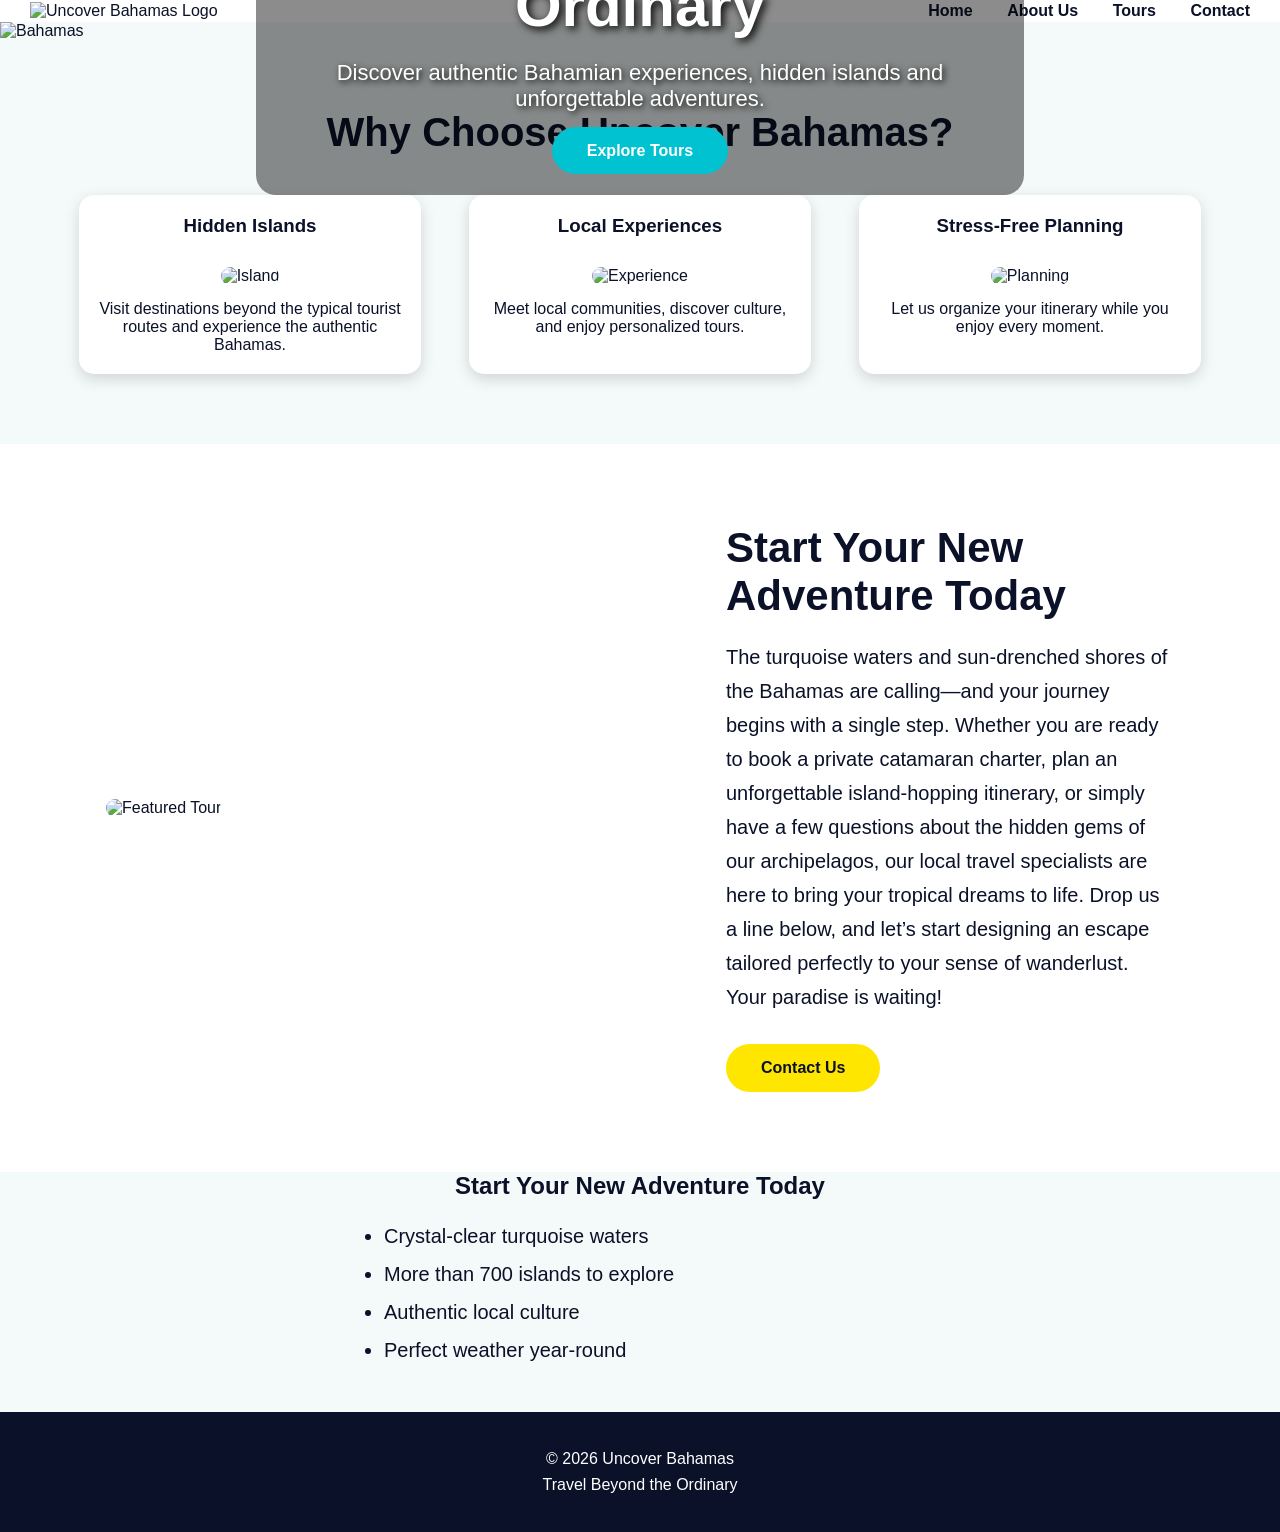
==== index.html @ 3462f07b "Rename travel.html to index.html" ====
<!DOCTYPE html>
<html lang="en">

<head>
    <meta charset="UTF-8">
    <meta name="viewport" content="width=device-width, initial-scale=1.0">
    <title>Uncover Bahamas</title>
    <link rel="stylesheet" href="style.css">
</head>

<body>

<header>
    <div class="logo-container">
    <img src="images/2.png" alt="Uncover Bahamas Logo" class="logo">
    </div>
    
    <nav>
        <a href="travel.html">Home</a>
        <a href="about.html">About Us</a>
        <a href="tours.html">Tours</a>
        <a href="contact.html">Contact</a>
    </nav>

</header>

<section class="hero">

    <img src="https://tempo.cdn.tambourine.com/windsong/media/cache/bmot-windsong-getting-here-overview-flying-5f5f6d40c4c30-1500x643.jpg" alt="Bahamas" class="hero-image">

    <div class="hero-text">

        <h1>Travel Beyond the Ordinary</h1>

        <p>

            Discover authentic Bahamian experiences,
            hidden islands and unforgettable adventures.

        </p>

        <a href="tours.html" class="button">Explore Tours</a>

    </div>

</section>

<section class="about-home">

<h2> Why Choose Uncover Bahamas?</h2>

<div class="cards">

<div class="card">

<h3>Hidden Islands</h3>

<img src="https://cdn-icons-png.flaticon.com/512/8330/8330586.png" alt="Island">

<p>

Visit destinations beyond the typical tourist routes
and experience the authentic Bahamas.

</p>

</div>

<div class="card">

<h3>Local Experiences</h3>

<img src="https://cdn-icons-png.flaticon.com/512/119/119576.png" alt="Experience">

<p>

Meet local communities,
discover culture,
and enjoy personalized tours.

</p>

</div>

<div class="card">

<h3>Stress-Free Planning</h3>

<img src="https://thumbs.dreamstime.com/b/summer-vacation-circle-icon-island-palms-sun-hammock-white-background-56692636.jpg" alt="Planning">

<p>

Let us organize your itinerary
while you enjoy every moment.

</p>

</div>

</div>

</section>

<section class="featured">

    <div class="featured-image">

        <img src="https://cdn.lambus.com/inspirations/5e31895df762cf5def342f4a/cover_photo/29c6eb9c-31a6-4cfb-948b-4eda0238609c.jpeg?width=1800" alt="Featured Tour">

    </div>

    <div class="featured-text">

        <h2>Start Your New Adventure Today</h2>

        <p>

            The turquoise waters and sun-drenched shores of the Bahamas
            are calling—and your journey begins with a single step.
            Whether you are ready to book a private catamaran charter,
            plan an unforgettable island-hopping itinerary, or simply
            have a few questions about the hidden gems of our archipelagos,
            our local travel specialists are here to bring your tropical dreams to life.

            Drop us a line below, and let’s start designing an escape tailored perfectly
            to your sense of wanderlust. Your paradise is waiting!


        </p>

        <a href="tours.html" class="button-yellow">

            Contact Us

        </a>

    </div>

</section>

<section class="facts">

<h2> Start Your New Adventure Today</h2>

<ul>

<li>Crystal-clear turquoise waters</li>

<li>More than 700 islands to explore</li>

<li>Authentic local culture</li>

<li>Perfect weather year-round</li>

</ul>

</section>

<footer>

<p>

© 2026 Uncover Bahamas

</p>

<p>

Travel Beyond the Ordinary

</p>

</footer>

</body>

</html>
---- style.css ----
*{

margin:0;
padding:0;
box-sizing:border-box;

}

body{

font-family:Inter, Arial, sans-serif;

background:#F4F9F9;

color:#0A1128;

}

header{
    display:flex;
    justify-content:space-between;
    align-items:center;

    padding:2px 30px;

    background:white;
}

.logo-container{
    width:230px;
}

.logo{
    width:190px;
    height:auto;
}

nav a{

text-decoration:none;

margin-left:30px;

font-weight:bold;

color:#0A1128;

}

nav a:hover{

color:#00C2D1;

}

.hero{

position:relative;

}

.hero-image{

width:100%;

height:650px;

object-fit:cover;

}

.hero-text{

position:absolute;

top:50%;
left:50%;

transform:translate(-50%,-50%);

text-align:center;

color:white;

background:rgba(0,0,0,0.45);

padding:35px;

border-radius:20px;

width:60%;

}

.hero-text h1{

font-size:60px;

margin-bottom:20px;

text-shadow:3px 3px 8px black;

}

.hero-text p{

font-size:22px;

margin-bottom:30px;

text-shadow:2px 2px 6px black;

}
.button{

background:#00C2D1;

padding:15px 35px;

color:white;

text-decoration:none;

border-radius:30px;

font-weight:bold;

}

.button:hover{

background:#0099a6;

}

.about-home{

padding:70px;

text-align:center;

}

.about-home h2{

margin-bottom:40px;

font-size:40px;

}

.cards{

display:flex;

justify-content:space-around;

gap:30px;

}

.card{

background:white;

padding:20px;

border-radius:15px;

width:30%;

box-shadow:0px 5px 15px rgba(0,0,0,0.15);

}

.card img{

width:100%;

height:220px;

object-fit:cover;

border-radius:10px;

margin:15px 0;

}

.card h3{

margin-bottom:15px;

}

.featured{

display:flex;

align-items:center;

justify-content:center;

gap:60px;

padding:80px;

background:white;

}

.featured-image{

width:50%;

}

.featured-image img{

width:100%;

border-radius:20px;

}

.featured-text{

width:40%;

}

.featured-text h2{

font-size:42px;

margin-bottom:20px;

color:#0A1128;

}

.featured-text p{

font-size:20px;

line-height:1.7;

margin-bottom:30px;

}

.button-yellow{

display:inline-block;

background:#FFE600;

padding:15px 35px;

border-radius:30px;

text-decoration:none;

font-weight:bold;

color:#0A1128;

}

.button-yellow:hover{

background:#f5d300;

}

.facts h2{

text-align:center;

margin-bottom:25px;

}

.facts ul{

width:40%;

margin:auto;

font-size:20px;

}

.facts li{

margin-bottom:15px;

}

footer{

background:#0A1128;

color:white;

padding:30px;

text-align:center;

margin-top:50px;

}

footer p{

margin:8px;

}
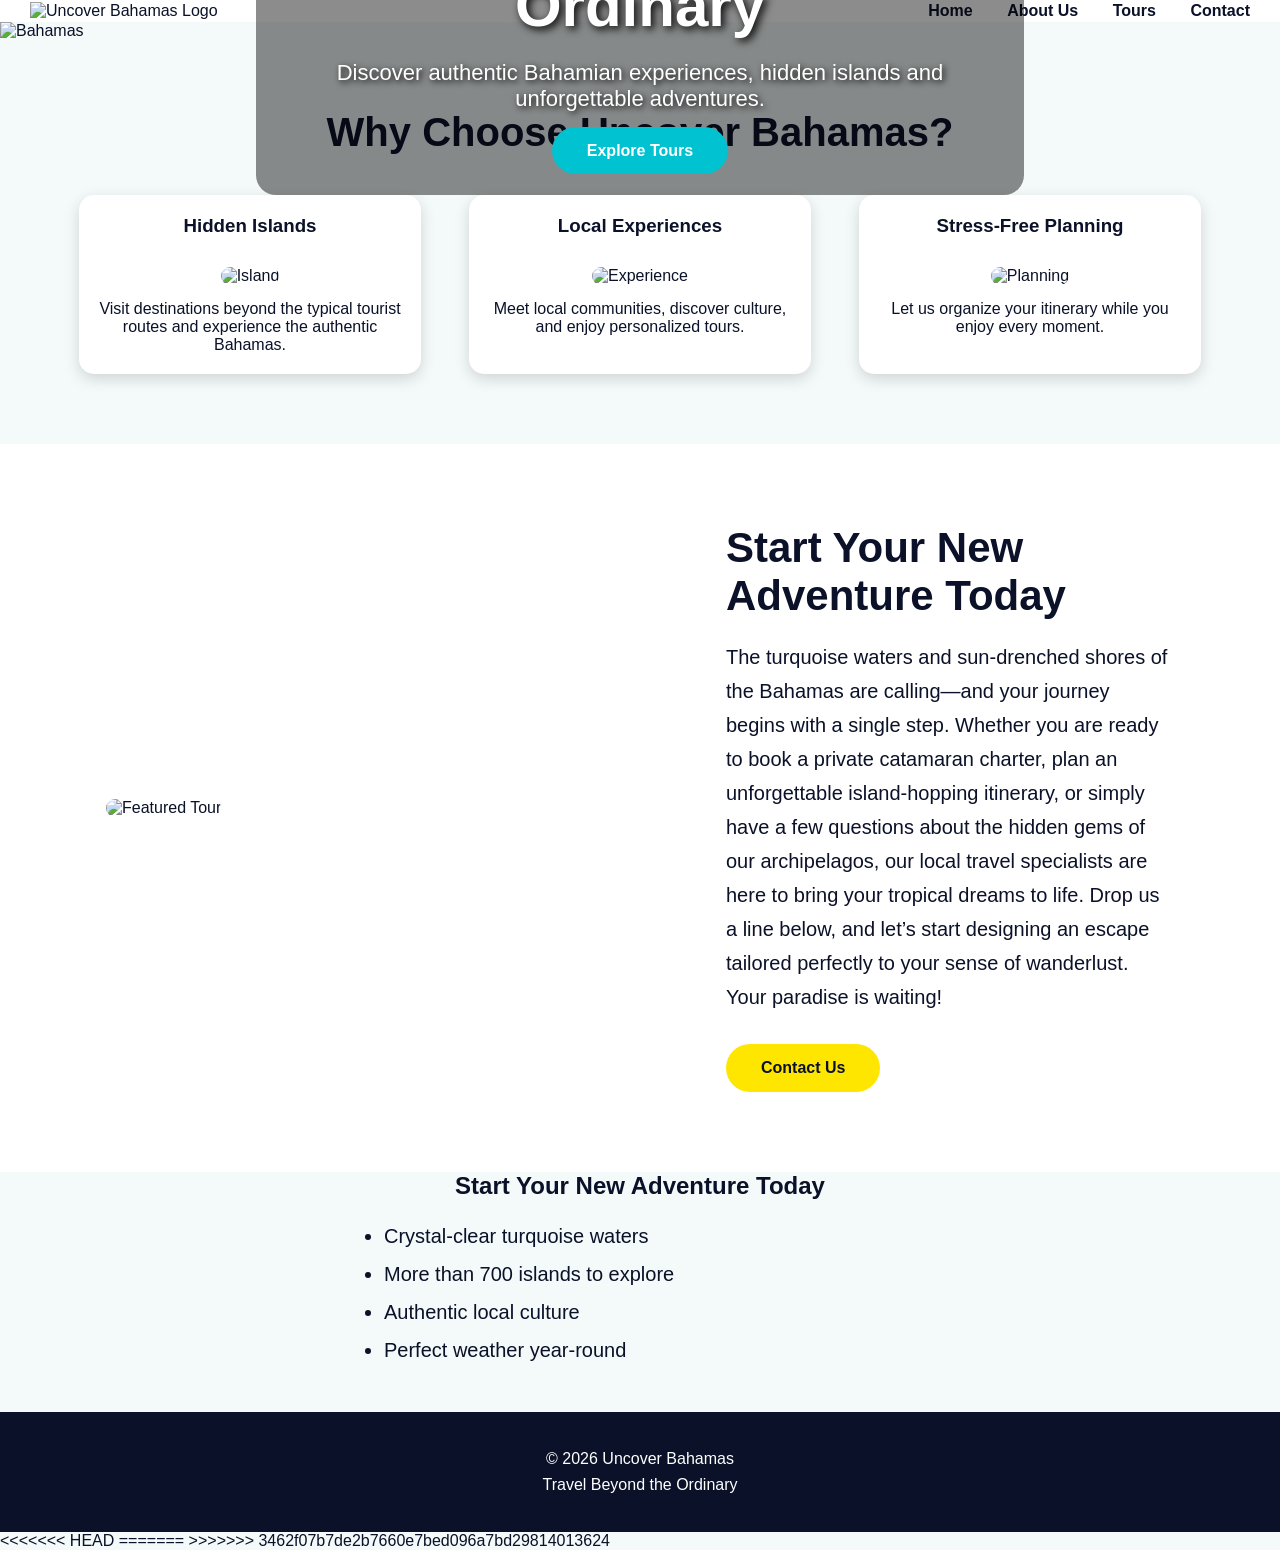
==== commit e7264e05: "Merge branch 'main' of https://github.com/valeriabarrera-rgb/UNCOVER" ====
--- a/index.html
+++ b/index.html
@@ -16,7 +16,7 @@
     </div>
     
     <nav>
-        <a href="travel.html">Home</a>
+        <a href="index.html">Home</a>
         <a href="about.html">About Us</a>
         <a href="tours.html">Tours</a>
         <a href="contact.html">Contact</a>
@@ -174,4 +174,8 @@
 
 </body>
 
+<<<<<<< HEAD
 </html>
+=======
+</html>
+>>>>>>> 3462f07b7de2b7660e7bed096a7bd29814013624
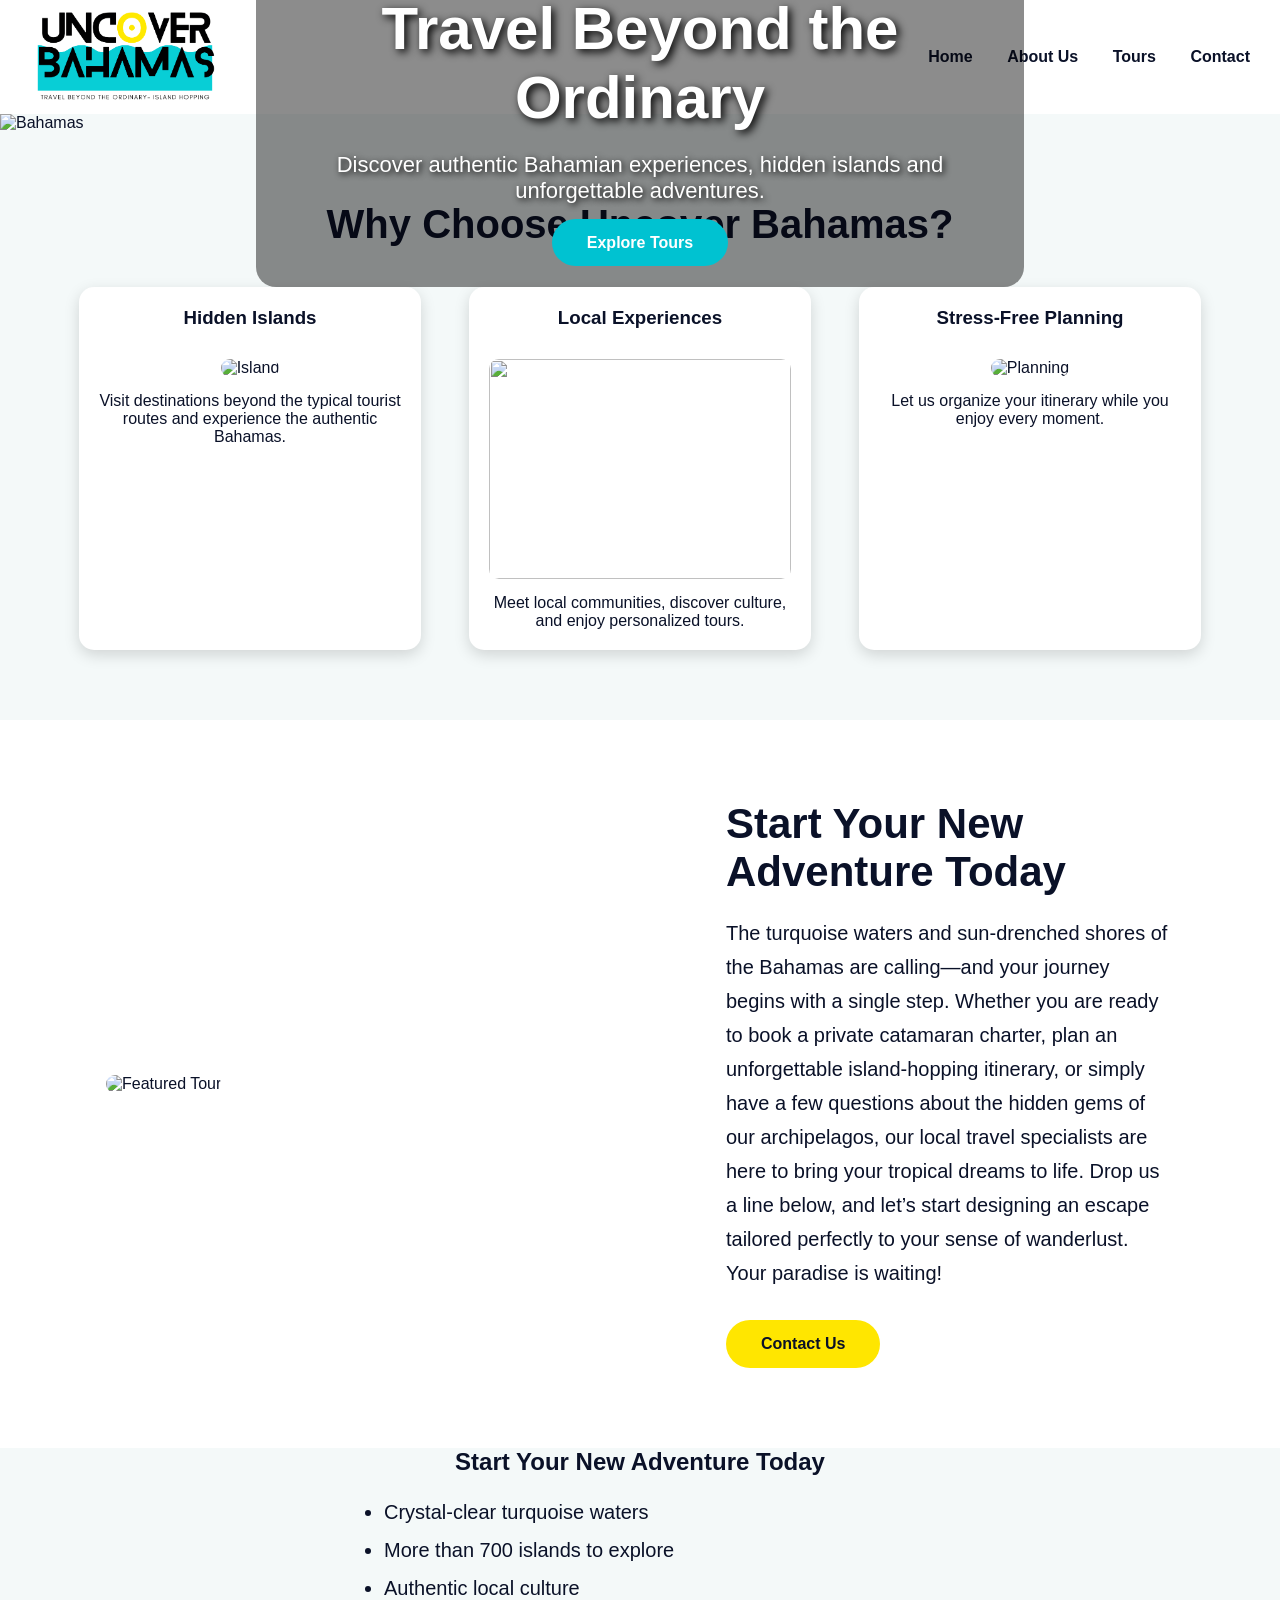
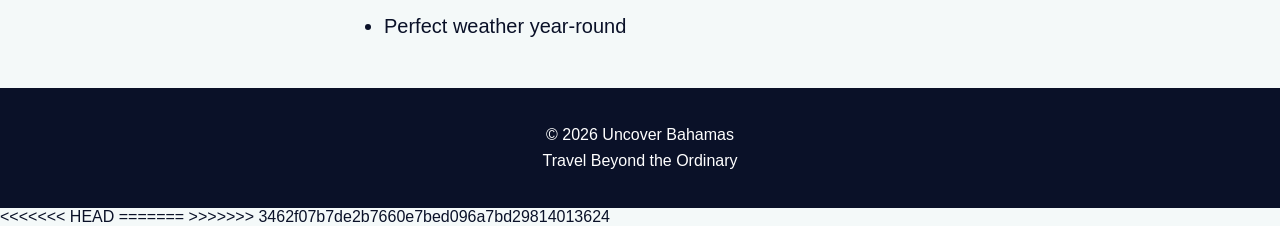
==== commit 84b24b3d: "changeimagesicons" ====
--- a/index.html
+++ b/index.html
@@ -12,7 +12,7 @@
 
 <header>
     <div class="logo-container">
-    <img src="images/2.png" alt="Uncover Bahamas Logo" class="logo">
+    <img src="logo.png" alt="Uncover Bahamas Logo" class="logo">
     </div>
     
     <nav>
@@ -55,7 +55,7 @@
 
 <h3>Hidden Islands</h3>
 
-<img src="https://cdn-icons-png.flaticon.com/512/8330/8330586.png" alt="Island">
+<img src="https://handluggageonly.co.uk/wp-content/uploads/2024/05/Best-Things-To-Do-In-Nassau-Bahamas-14.jpg" alt="Island">
 
 <p>
 
@@ -70,7 +70,7 @@
 
 <h3>Local Experiences</h3>
 
-<img src="https://cdn-icons-png.flaticon.com/512/119/119576.png" alt="Experience">
+<img src="https://tempo.cdn.tambourine.com/windsong/media/bmot-caitisland-mainsite-hero-image-5f58c2be87b13.jpg alt="Experience">
 
 <p>
 
@@ -86,7 +86,7 @@
 
 <h3>Stress-Free Planning</h3>
 
-<img src="https://thumbs.dreamstime.com/b/summer-vacation-circle-icon-island-palms-sun-hammock-white-background-56692636.jpg" alt="Planning">
+<img src="https://www.therepublicofrose.com/wp-content/uploads/2024/01/DSC09013-1-683x1024.jpg" alt="Planning">
 
 <p>
 
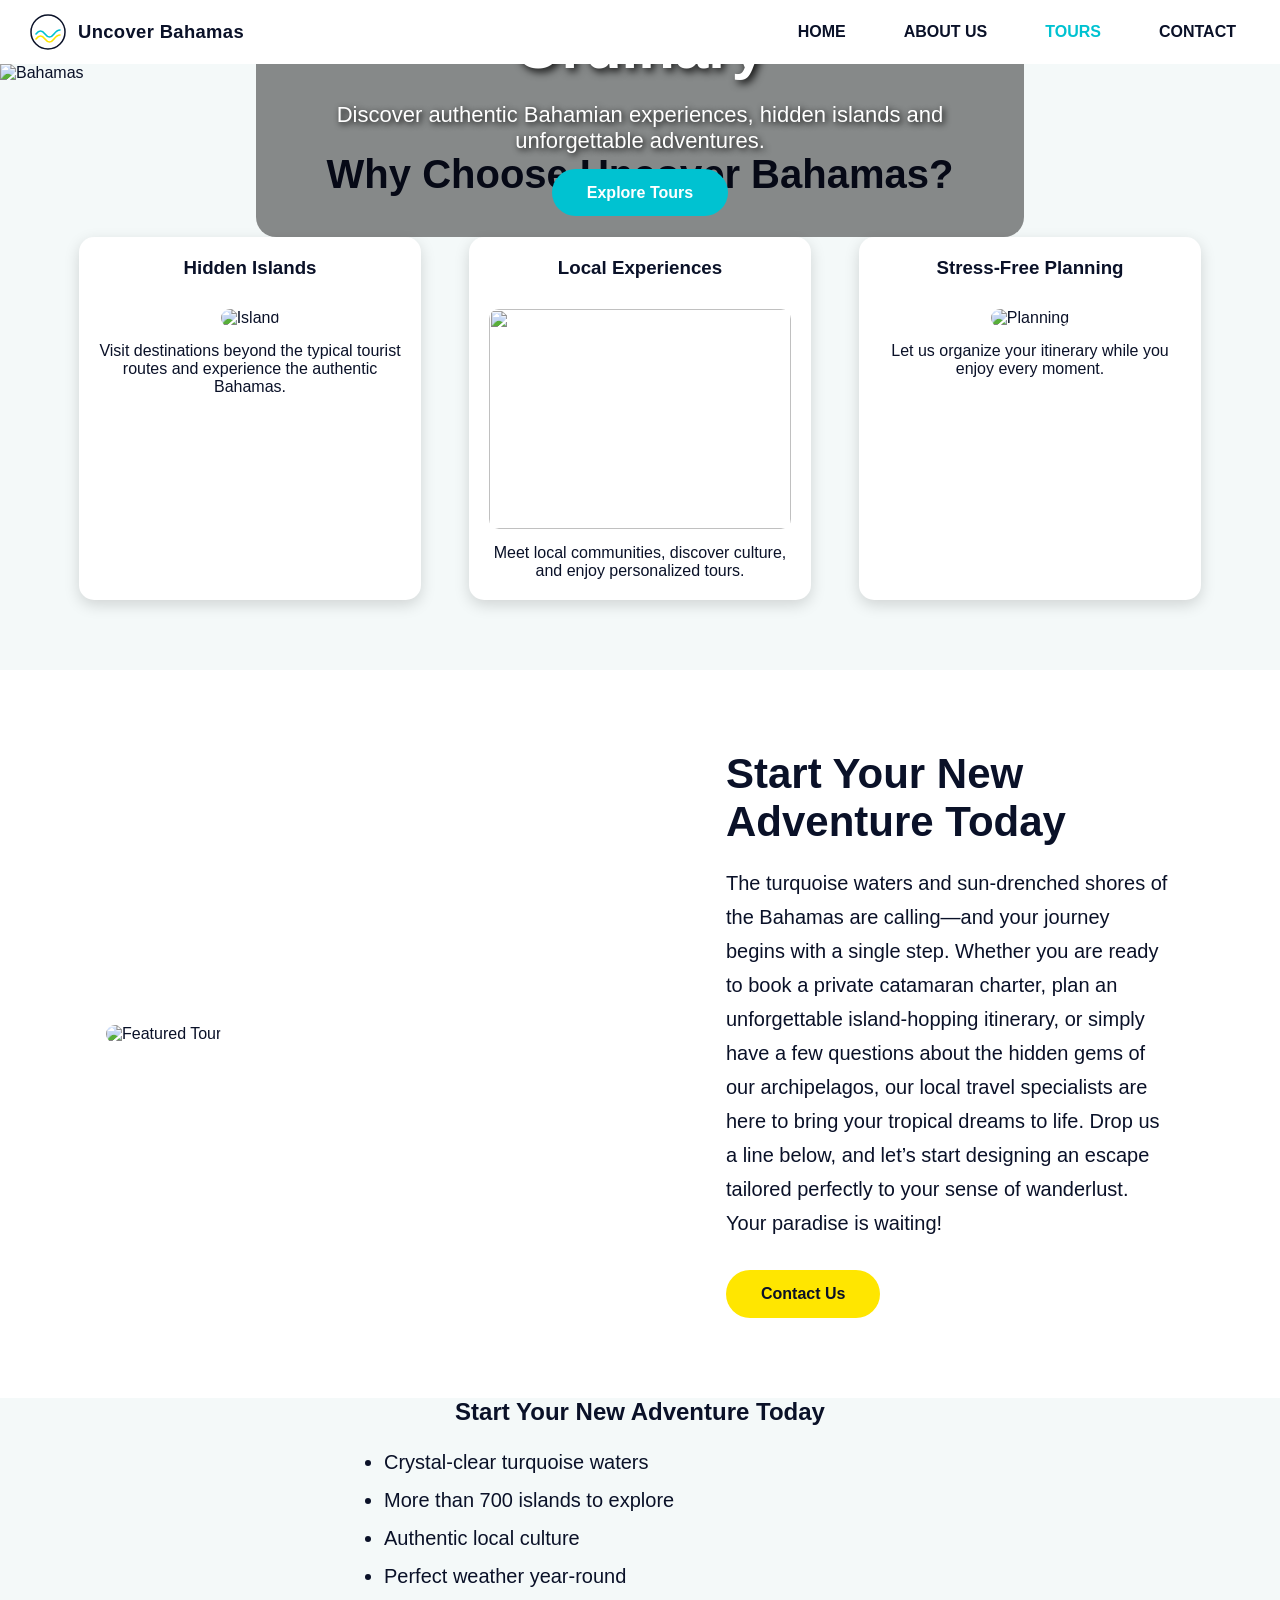
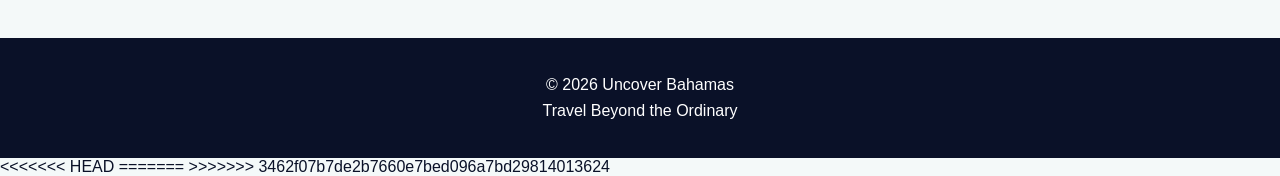
==== commit 9353f5c5: "changes header" ====
--- a/index.html
+++ b/index.html
@@ -10,19 +10,24 @@
 
 <body>
 
-<header>
-    <div class="logo-container">
-    <img src="logo.png" alt="Uncover Bahamas Logo" class="logo">
+  <header class="site-header">
+    <div class="brand">
+      <svg class="brand-mark" viewBox="0 0 36 36" fill="none" xmlns="http://www.w3.org/2000/svg" aria-hidden="true">
+        <circle cx="18" cy="18" r="17" stroke="#0A1128" stroke-width="1.5"/>
+        <path d="M6 20c3-4 6-4 9 0s6 4 9 0s6-4 6-4" stroke="#00C2D1" stroke-width="1.6" fill="none" stroke-linecap="round"/>
+        <path d="M6 25c3-4 6-4 9 0s6 4 9 0s6-4 6-4" stroke="#FFE600" stroke-width="1.6" fill="none" stroke-linecap="round"/>
+      </svg>
+      <span class="brand-name">Uncover Bahamas</span>
     </div>
-    
     <nav>
-        <a href="index.html">Home</a>
-        <a href="about.html">About Us</a>
-        <a href="tours.html">Tours</a>
-        <a href="contact.html">Contact</a>
+      <ul class="main-nav">
+        <li><a href="index.html">HOME</a></li>
+        <li><a href="aboutus.html">ABOUT US</a></li>
+        <li><a href="tours.html" class="active">TOURS</a></li>
+        <li><a href="contact.html">CONTACT</a></li>
+      </ul>
     </nav>
-
-</header>
+  </header>
 
 <section class="hero">
 
--- a/style.css
+++ b/style.css
@@ -16,41 +16,80 @@
 
 }
 
-header{
-    display:flex;
-    justify-content:space-between;
-    align-items:center;
-
-    padding:2px 30px;
-
-    background:white;
-}
-
-.logo-container{
-    width:230px;
-}
-
-.logo{
-    width:190px;
-    height:auto;
-}
-
-nav a{
-
-text-decoration:none;
-
-margin-left:30px;
-
-font-weight:bold;
-
-color:#0A1128;
-
-}
-
-nav a:hover{
-
-color:#00C2D1;
-
+header {
+  display: flex;
+  justify-content: space-between;
+  align-items: center;
+  padding: 12px 30px;
+  background: white;
+  border-bottom: 1px solid var(--line-soft);
+  position: sticky;
+  top: 0;
+  z-index: 50;
+}
+header {
+  display: flex;
+  justify-content: space-between;
+  align-items: center;
+  padding: 12px 30px;
+  background: white;
+  border-bottom: 1px solid var(--line-soft);
+  position: sticky;
+  top: 0;
+  z-index: 50;
+}
+
+.brand {
+  display: flex;
+  align-items: center;
+  gap: 12px;
+  width: 230px;
+}
+
+.brand-mark {
+  width: 36px;
+  height: 36px;
+  flex-shrink: 0;
+}
+
+.brand-name {
+  font-family: var(--font-display);
+  font-weight: 700;
+  font-size: 1.15rem;
+  letter-spacing: 0.02em;
+  color: var(--navy);
+}
+
+.main-nav {
+  display: flex;
+  gap: 0;
+  align-items: center;
+  list-style: none;
+  margin: 0;
+  padding: 0;
+}
+
+nav a {
+  display: block;
+  text-decoration: none;
+  text-transform: uppercase;
+  margin-left: 30px;
+  padding: 11px 14px;
+  border-radius: 5px;
+  font-weight: bold;
+  color: #0A1128;
+  transition: color 0.15s ease, background-color 0.15s ease;
+}
+
+nav a:hover {
+  color: #00C2D1;
+  background: rgba(0, 194, 209, 0.08);
+}
+
+/* Highlight only the Tours text on this page. */
+nav a.active {
+  color: #00C2D1;
+  background: transparent;
 }
 
 .hero{
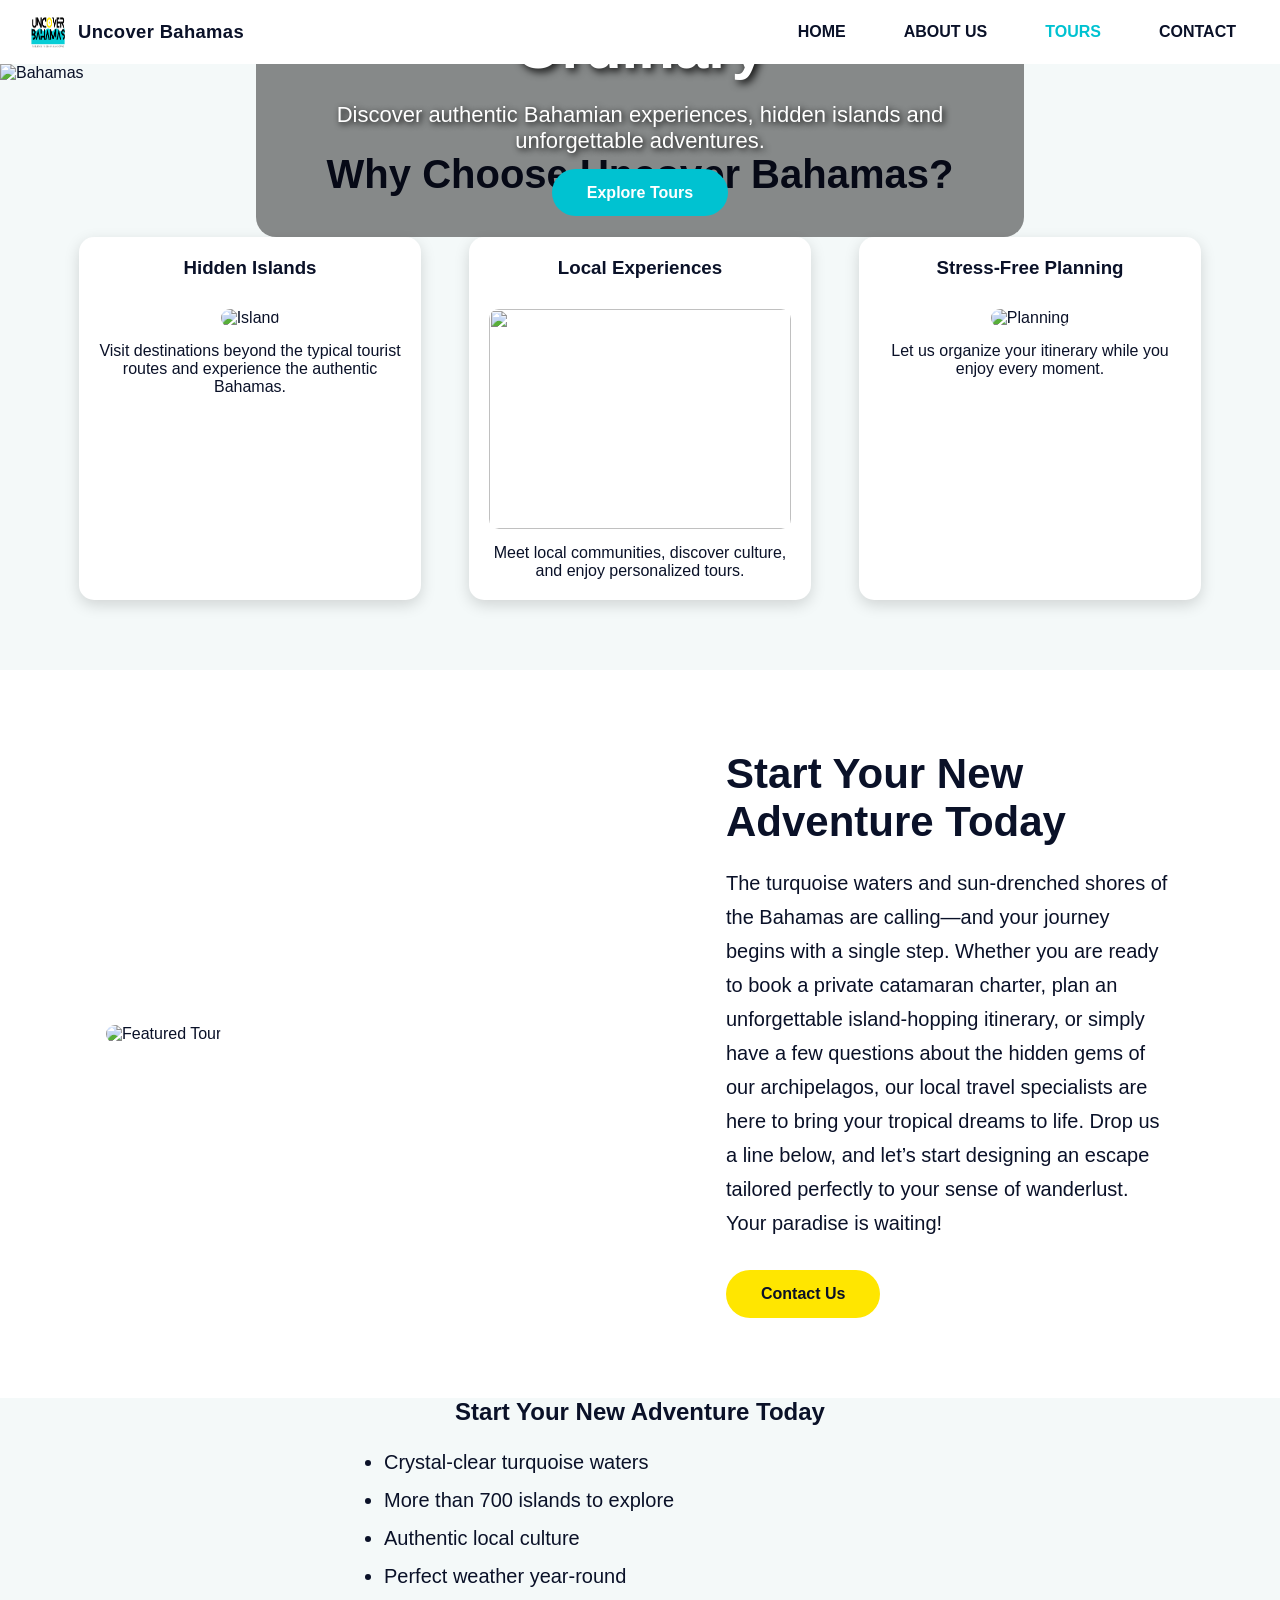
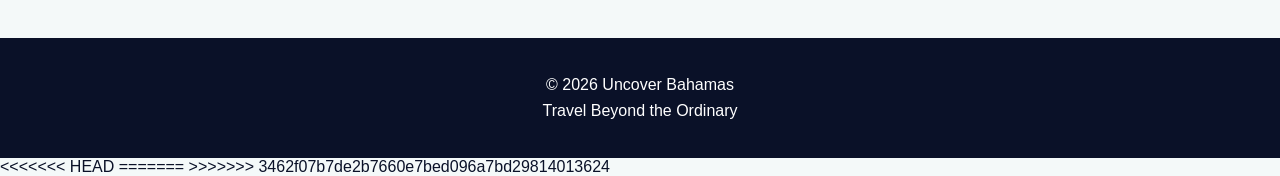
==== commit 2b5221e5: "changes" ====
--- a/index.html
+++ b/index.html
@@ -10,19 +10,15 @@
 
 <body>
 
-  <header class="site-header">
+   <header class="site-header">
     <div class="brand">
-      <svg class="brand-mark" viewBox="0 0 36 36" fill="none" xmlns="http://www.w3.org/2000/svg" aria-hidden="true">
-        <circle cx="18" cy="18" r="17" stroke="#0A1128" stroke-width="1.5"/>
-        <path d="M6 20c3-4 6-4 9 0s6 4 9 0s6-4 6-4" stroke="#00C2D1" stroke-width="1.6" fill="none" stroke-linecap="round"/>
-        <path d="M6 25c3-4 6-4 9 0s6 4 9 0s6-4 6-4" stroke="#FFE600" stroke-width="1.6" fill="none" stroke-linecap="round"/>
-      </svg>
+      <img src="logo.png" alt="Uncover Bahamas" class="brand-mark">
       <span class="brand-name">Uncover Bahamas</span>
     </div>
     <nav>
       <ul class="main-nav">
         <li><a href="index.html">HOME</a></li>
-        <li><a href="aboutus.html">ABOUT US</a></li>
+        <li><a href="about.html">ABOUT US</a></li>
         <li><a href="tours.html" class="active">TOURS</a></li>
         <li><a href="contact.html">CONTACT</a></li>
       </ul>
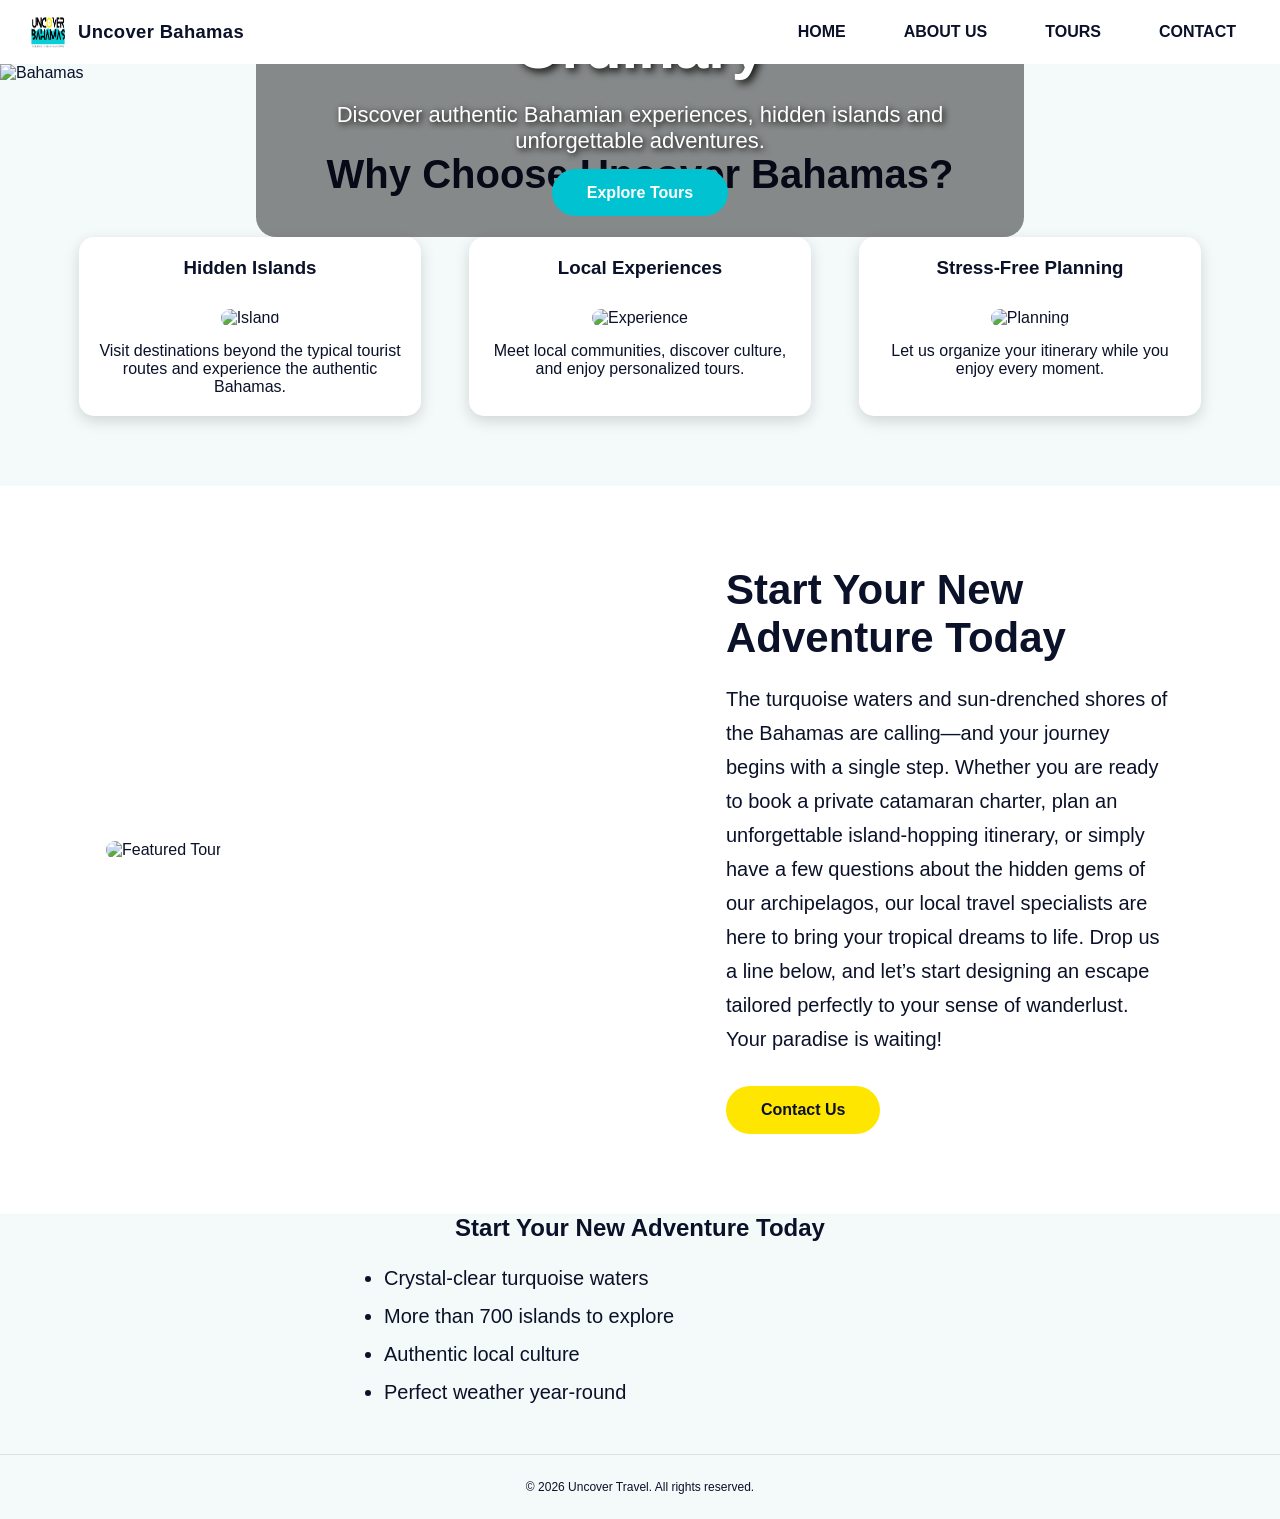
==== commit 70bf96d9: "Merge pull request #1 from armanmarashi/main Arman edition" ====
--- a/index.html
+++ b/index.html
@@ -71,7 +71,7 @@
 
 <h3>Local Experiences</h3>
 
-<img src="https://tempo.cdn.tambourine.com/windsong/media/bmot-caitisland-mainsite-hero-image-5f58c2be87b13.jpg alt="Experience">
+<img src="https://upload.wikimedia.org/wikipedia/commons/thumb/2/2b/Vorobek_Bahamas_-_swimming_pigs.jpg/250px-Vorobek_Bahamas_-_swimming_pigs.jpg" alt="Experience">
 
 <p>
 
@@ -129,7 +129,7 @@
 
         </p>
 
-        <a href="tours.html" class="button-yellow">
+        <a href="contact.html" class="button-yellow">
 
             Contact Us
 
@@ -157,26 +157,10 @@
 
 </section>
 
-<footer>
-
-<p>
-
-© 2026 Uncover Bahamas
-
-</p>
-
-<p>
-
-Travel Beyond the Ordinary
-
-</p>
-
+<footer class="footer">
+  <p>&copy; 2026 Uncover Travel. All rights reserved.</p>
 </footer>
 
 </body>
 
-<<<<<<< HEAD
 </html>
-=======
-</html>
->>>>>>> 3462f07b7de2b7660e7bed096a7bd29814013624
--- a/style.css
+++ b/style.css
@@ -86,11 +86,6 @@
   background: rgba(0, 194, 209, 0.08);
 }
 
-/* Highlight only the Tours text on this page. */
-nav a.active {
-  color: #00C2D1;
-  background: transparent;
-}
 
 .hero{
 
@@ -336,22 +331,17 @@
 
 }
 
-footer{
-
-background:#0A1128;
-
-color:white;
-
-padding:30px;
-
-text-align:center;
-
-margin-top:50px;
-
-}
-
-footer p{
-
-margin:8px;
-
-}
+.footer {
+  width: 100%;
+  margin-top: 50px;
+  text-align: center;
+  border-top: 1px solid #E0E0E0;
+  padding: 25px 0;
+  font-size: 12px;
+  background-color: transparent;
+  color: #0A1128;
+}
+
+.footer p {
+  margin: 0;
+}
